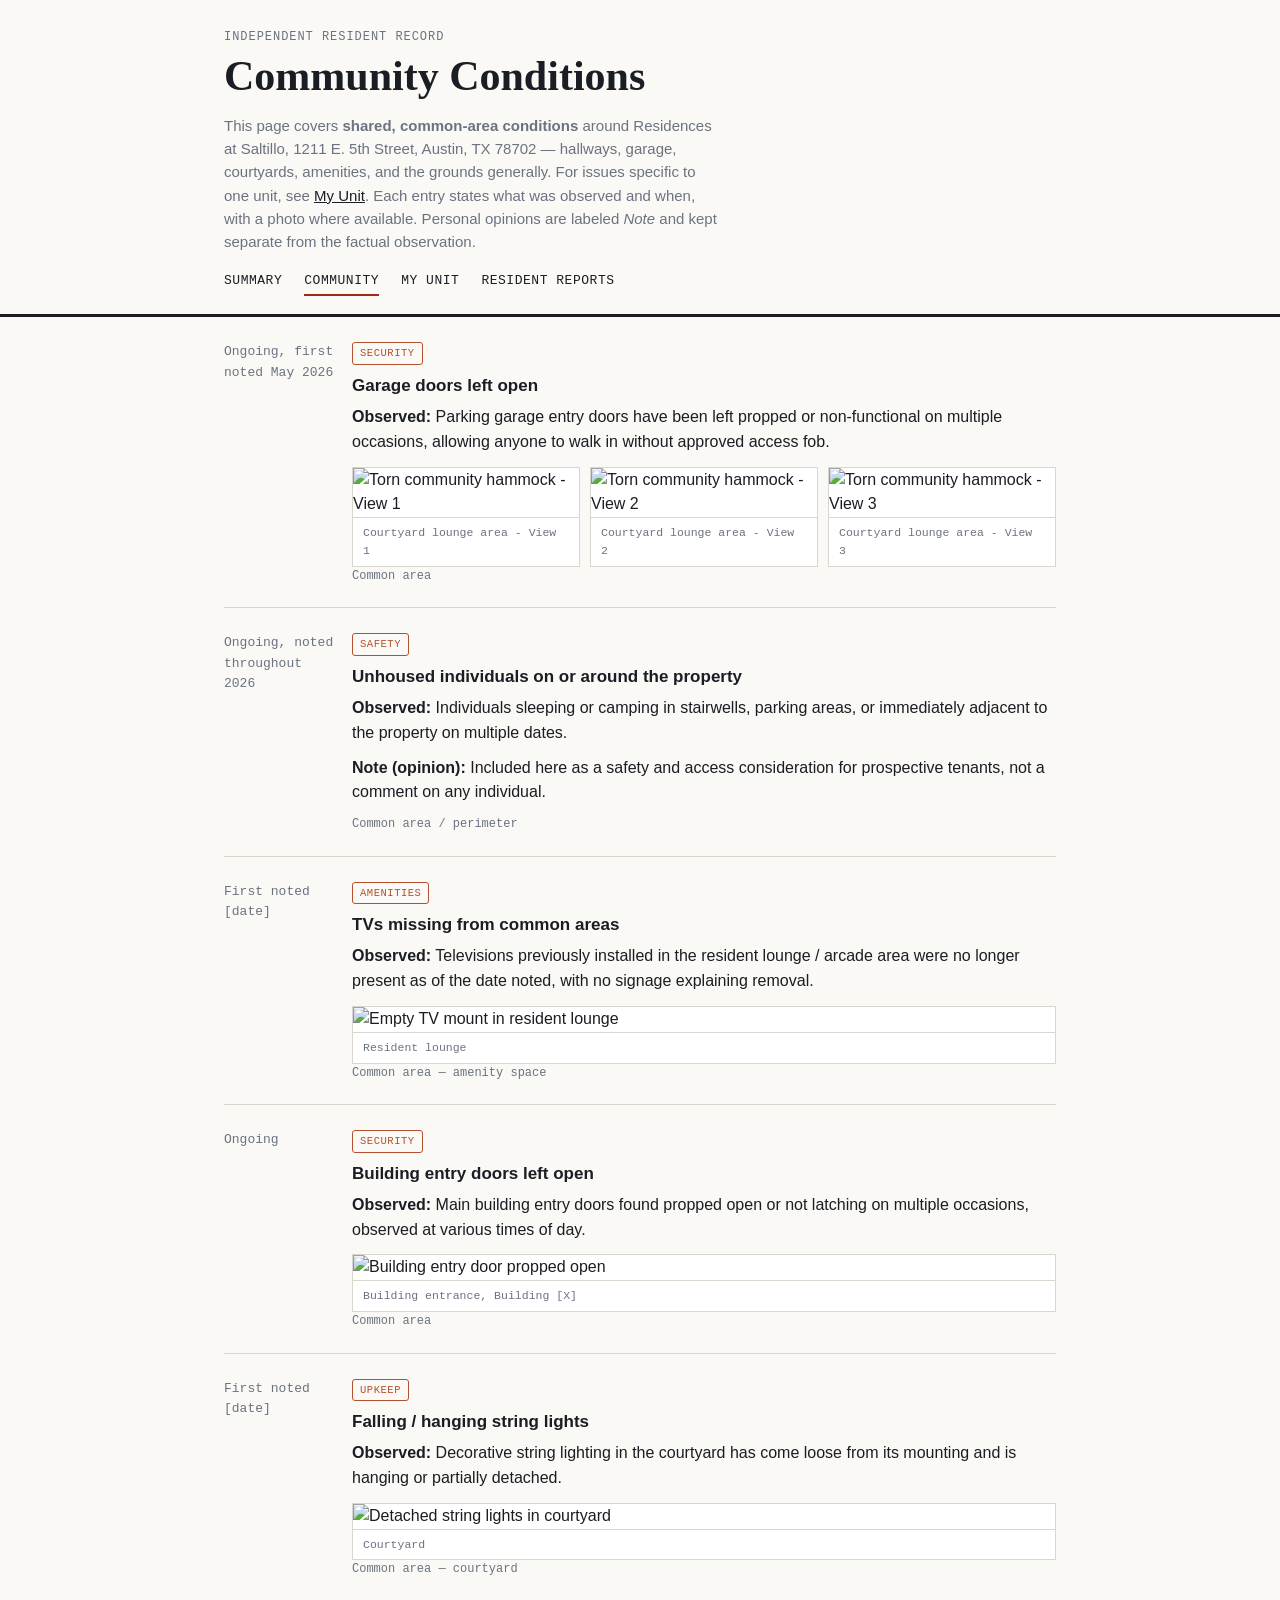
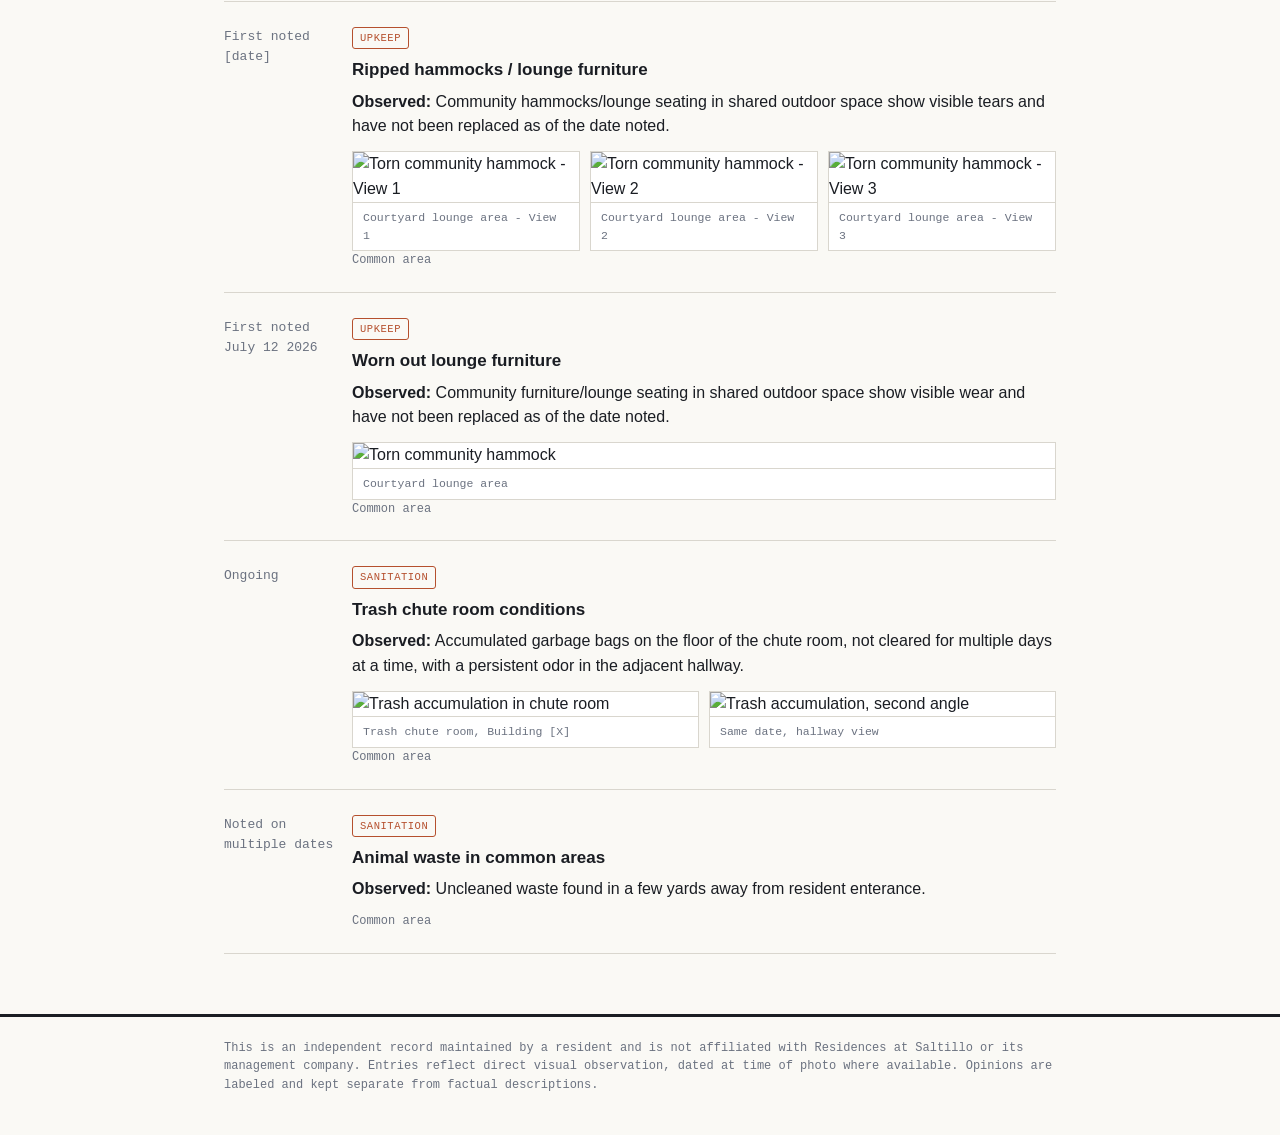
==== community.html @ 8c7dd619 "Update community.html" ====
<!DOCTYPE html>
<html lang="en">
<head>
<meta charset="UTF-8">
<meta name="viewport" content="width=device-width, initial-scale=1.0">
<title>Community Conditions | Residences at Saltillo, Austin TX</title>
<meta name="description" content="Dated, photo-documented observations of shared/common-area conditions at Residences at Saltillo, Austin, TX.">
<link rel="stylesheet" href="styles.css">
</head>
<body>

<header class="masthead">
  <div class="wrap">
    <div class="eyebrow">Independent resident record</div>
    <h1>Community Conditions</h1>
    <p class="subline">
      This page covers <strong>shared, common-area conditions</strong> around Residences at
      Saltillo, 1211 E. 5th Street, Austin, TX 78702 &mdash; hallways, garage, courtyards,
      amenities, and the grounds generally. For issues specific to one unit, see
      <a href="my-unit.html">My Unit</a>. Each entry states what was observed and when, with
      a photo where available. Personal opinions are labeled <em>Note</em> and kept separate
      from the factual observation.
    </p>
    <nav class="sitenav">
      <a href="index.html">Summary</a>
      <a href="community.html" aria-current="page">Community</a>
      <a href="my-unit.html">My Unit</a>
      <a href="resident-reports.html">Resident Reports</a>
    </nav>
  </div>
</header>

<main class="wrap">

  <article class="condition-entry" id="garage-doors">
    <div class="timeline-date">Ongoing, first noted May 2026</div>
    <div class="timeline-body">
      <span class="topic-tag">Security</span>
      <h3>Garage doors left open</h3>
      <p><strong>Observed:</strong> Parking garage entry doors have been left propped or non-functional on multiple occasions, allowing anyone to walk in without approved access fob.</p>
      <div class="photo-grid">
        <div class="entry-photo">
          <img src="/my-apartment-record/evidence/open-garage.jpeg" alt="Torn community hammock - View 1" loading="lazy">
          <div class="photo-caption">Courtyard lounge area - View 1</div>
        </div>
        <div class="entry-photo">
          <img src="/my-apartment-record/evidence/open-garage`.jpeg" alt="Torn community hammock - View 2" loading="lazy">
          <div class="photo-caption">Courtyard lounge area - View 2</div>
        </div>
        <div class="entry-photo">
          <img src="/my-apartment-record/evidence/open-garage2.jpeg" alt="Torn community hammock - View 3" loading="lazy">
          <div class="photo-caption">Courtyard lounge area - View 3</div>
        </div>
      </div>

      <div class="timeline-meta">
        <span>Common area</span>
      </div>
    </div>
  </article>

  <article class="condition-entry" id="homelessness">
    <div class="timeline-date">Ongoing, noted throughout 2026</div>
    <div class="timeline-body">
      <span class="topic-tag">Safety</span>
      <h3>Unhoused individuals on or around the property</h3>
      <p><strong>Observed:</strong> Individuals sleeping or camping in stairwells, parking areas, or immediately adjacent to the property on multiple dates.</p>
      <p><strong>Note (opinion):</strong> Included here as a safety and access consideration for prospective tenants, not a comment on any individual.</p>
      <div class="timeline-meta">
        <span>Common area / perimeter</span>
      </div>
    </div>
  </article>

  <article class="condition-entry" id="missing-tvs">
    <div class="timeline-date">First noted [date]</div>
    <div class="timeline-body">
      <span class="topic-tag">Amenities</span>
      <h3>TVs missing from common areas</h3>
      <p><strong>Observed:</strong> Televisions previously installed in the resident lounge / arcade area were no longer present as of the date noted, with no signage explaining removal.</p>
      <div class="entry-photo">
        <!-- FIXED PATH -->
        <img src="/my-apartment-record/evidence/missing-tvs/empty-mount.jpg" alt="Empty TV mount in resident lounge" loading="lazy">
        <div class="photo-caption">Resident lounge</div>
      </div>
      <div class="timeline-meta">
        <span>Common area &mdash; amenity space</span>
      </div>
    </div>
  </article>

  <article class="condition-entry" id="doors-left-open">
    <div class="timeline-date">Ongoing</div>
    <div class="timeline-body">
      <span class="topic-tag">Security</span>
      <h3>Building entry doors left open</h3>
      <p><strong>Observed:</strong> Main building entry doors found propped open or not latching on multiple occasions, observed at various times of day.</p>
      <div class="entry-photo">
        <!-- FIXED PATH -->
        <img src="/my-apartment-record/evidence/2026-entry-door/door-propped.jpg" alt="Building entry door propped open" loading="lazy">
        <div class="photo-caption">Building entrance, Building [X]</div>
      </div>
      <div class="timeline-meta">
        <span>Common area</span>
      </div>
    </div>
  </article>

  <article class="condition-entry" id="hanging-lights">
    <div class="timeline-date">First noted [date]</div>
    <div class="timeline-body">
      <span class="topic-tag">Upkeep</span>
      <h3>Falling / hanging string lights</h3>
      <p><strong>Observed:</strong> Decorative string lighting in the courtyard has come loose from its mounting and is hanging or partially detached.</p>
      <div class="entry-photo">
        <!-- FIXED PATH -->
        <img src="/my-apartment-record/evidence/hanging-lights/lights.jpg" alt="Detached string lights in courtyard" loading="lazy">
        <div class="photo-caption">Courtyard</div>
      </div>
      <div class="timeline-meta">
        <span>Common area &mdash; courtyard</span>
      </div>
    </div>
  </article>

    <article class="condition-entry" id="hammocks">
    <div class="timeline-date">First noted [date]</div>
    <div class="timeline-body">
      <span class="topic-tag">Upkeep</span>
      <h3>Ripped hammocks / lounge furniture</h3>
      <p><strong>Observed:</strong> Community hammocks/lounge seating in shared outdoor space show visible tears and have not been replaced as of the date noted.</p>
      
      <!-- Photo grid container for the 3 images -->
      <div class="photo-grid">
        <div class="entry-photo">
          <img src="/my-apartment-record/evidence/ripped-hammock.jpeg" alt="Torn community hammock - View 1" loading="lazy">
          <div class="photo-caption">Courtyard lounge area - View 1</div>
        </div>
        <div class="entry-photo">
          <img src="/my-apartment-record/evidence/ripped-hammock1.jpeg" alt="Torn community hammock - View 2" loading="lazy">
          <div class="photo-caption">Courtyard lounge area - View 2</div>
        </div>
        <div class="entry-photo">
          <img src="/my-apartment-record/evidence/ripped-hammock2.jpeg" alt="Torn community hammock - View 3" loading="lazy">
          <div class="photo-caption">Courtyard lounge area - View 3</div>
        </div>
      </div>

      <div class="timeline-meta">
        <span>Common area</span>
      </div>
    </div>
  </article>
  
  <article class="condition-entry" id="furniture">
    <div class="timeline-date">First noted July 12 2026</div>
    <div class="timeline-body">
      <span class="topic-tag">Upkeep</span>
      <h3>Worn out lounge furniture</h3>
      <p><strong>Observed:</strong> Community furniture/lounge seating in shared outdoor space show visible wear and have not been replaced as of the date noted.</p>
      <div class="entry-photo">
        <!-- FIXED PATH -->
        <img src="/my-apartment-record/evidence/ripped-furniture.jpeg" alt="Torn community hammock" loading="lazy">
        <div class="photo-caption">Courtyard lounge area</div>
      </div>
      <div class="timeline-meta">
        <span>Common area</span>
      </div>
    </div>
  </article>

  <article class="condition-entry" id="trash-chute">
    <div class="timeline-date">Ongoing</div>
    <div class="timeline-body">
      <span class="topic-tag">Sanitation</span>
      <h3>Trash chute room conditions</h3>
      <p><strong>Observed:</strong> Accumulated garbage bags on the floor of the chute room, not cleared for multiple days at a time, with a persistent odor in the adjacent hallway.</p>
      <div class="photo-grid">
        <div class="entry-photo">
          <!-- FIXED PATH -->
          <img src="/my-apartment-record/evidence/2026-trash-chute/trash-room.jpg" alt="Trash accumulation in chute room" loading="lazy">
          <div class="photo-caption">Trash chute room, Building [X]</div>
        </div>
        <div class="entry-photo">
          <!-- FIXED PATH (Note: Updated image asset location to second image if available, else duplicates original) -->
          <img src="/my-apartment-record/evidence/2026-trash-chute/trash-room.jpg" alt="Trash accumulation, second angle" loading="lazy">
          <div class="photo-caption">Same date, hallway view</div>
        </div>
      </div>
      <div class="timeline-meta">
        <span>Common area</span>
      </div>
    </div>
  </article>

  <article class="condition-entry" id="feces">
    <div class="timeline-date">Noted on multiple dates</div>
    <div class="timeline-body">
      <span class="topic-tag">Sanitation</span>
      <h3>Animal waste in common areas</h3>
      <p><strong>Observed:</strong> Uncleaned waste found in a few yards away from resident enterance.</p>
      <div class="timeline-meta">
        <span>Common area</span>
      </div>
    </div>
  </article>

</main>

<footer>
  <div class="wrap">
    This is an independent record maintained by a resident and is not affiliated with Residences at Saltillo or its management company. Entries reflect direct visual observation, dated at time of photo where available. Opinions are labeled and kept separate from factual descriptions.
  </div>
</footer>

  <!-- The Lightbox Overlay Container -->
<div id="imageLightbox" class="lightbox" onclick="closeLightbox()">
  <span class="lightbox-close">&times;</span>
  <img class="lightbox-content" id="lightboxImg">
</div>

<!-- Lightbox Styles -->
<style>
.lightbox {
  display: none; 
  position: fixed; 
  z-index: 9999; 
  padding-top: 50px; 
  left: 0;
  top: 0;
  width: 100%; 
  height: 100%; 
  overflow: auto; 
  background-color: rgba(0,0,0,0.9); 
  cursor: pointer;
}
.lightbox-content {
  margin: auto;
  display: block;
  width: 80%;
  max-width: 1000px;
  max-height: 80vh;
  object-fit: contain;
  border-radius: 4px;
}
.lightbox-close {
  position: absolute;
  top: 15px;
  right: 35px;
  color: #fff;
  font-size: 40px;
  font-weight: bold;
}
/* Make images look clickable and scale slightly on hover */
.entry-photo img {
  cursor: pointer;
  transition: 0.2s ease;
}
.entry-photo img:hover {
  opacity: 0.9;
  transform: scale(1.01);
}
/* Mobile Responsiveness */
@media only screen and (max-width: 700px){
  .lightbox-content { width: 95%; padding-top: 20%; }
}
</style>

  <script>
document.addEventListener("DOMContentLoaded", function() {
  // Find all images inside your entry-photo containers
  const images = document.querySelectorAll(".entry-photo img");
  const lightbox = document.getElementById("imageLightbox");
  const lightboxImg = document.getElementById("lightboxImg");

  images.forEach(img => {
    img.addEventListener("click", function() {
      lightbox.style.display = "block";
      lightboxImg.src = this.src;
    });
  });
});

// Function to close the overlay
function closeLightbox() {
  document.getElementById("imageLightbox").style.display = "none";
}
</script>

</body>
</html>
---- styles.css ----
/* =========================================================
   DESIGN TOKENS
   Palette: paper / ink / rule / muted / alert(open) / ok(resolved)
   Type: serif display (headlines), sans body, mono (case data)
   ========================================================= */
:root {
  --paper: #faf9f5;
  --ink: #1a1d23;
  --muted: #6b7280;
  --rule: #d9d6ce;
  --alert: #a3271e;
  --alert-bg: #fbe9e7;
  --ok: #3f6b4f;
  --ok-bg: #e8f0e9;
  --pending-bg: #f4ecd8;
  --pending: #8a6a1e;

  /* Saltillo terracotta — a nod to the property's East Austin /
     Mexican-tile-inspired branding, used sparingly as an accent
     (case-count numbers, hover states) rather than as the base
     palette, so the record still reads as independent and sober. */
  --saltillo-terracotta: #b5502e;

  --font-display: Georgia, "Times New Roman", serif;
  --font-body: -apple-system, BlinkMacSystemFont, "Segoe UI", Helvetica, Arial, sans-serif;
  --font-mono: "SFMono-Regular", Consolas, "Liberation Mono", Menlo, monospace;
}

* { box-sizing: border-box; }

html { scroll-behavior: smooth; }

body {
  margin: 0;
  background: var(--paper);
  color: var(--ink);
  font-family: var(--font-body);
  line-height: 1.55;
  -webkit-font-smoothing: antialiased;
}

a { color: var(--ink); }
a:focus-visible, button:focus-visible { outline: 2px solid var(--alert); outline-offset: 2px; }

img { max-width: 100%; display: block; }

.wrap {
  max-width: 880px;
  margin: 0 auto;
  padding: 0 24px;
}

/* ---------- Site header / masthead ---------- */
.masthead {
  border-bottom: 3px solid var(--ink);
  padding: 28px 0 18px;
}
.masthead .eyebrow {
  font-family: var(--font-mono);
  font-size: 12px;
  letter-spacing: 0.08em;
  text-transform: uppercase;
  color: var(--muted);
}
.masthead h1 {
  font-family: var(--font-display);
  font-size: clamp(28px, 5vw, 42px);
  margin: 6px 0 8px;
  line-height: 1.1;
}
.masthead .subline {
  color: var(--muted);
  font-size: 15px;
  max-width: 60ch;
}
nav.sitenav {
  display: flex;
  gap: 22px;
  margin-top: 18px;
  font-family: var(--font-mono);
  font-size: 13px;
  text-transform: uppercase;
  letter-spacing: 0.04em;
}
nav.sitenav a { text-decoration: none; border-bottom: 2px solid transparent; padding-bottom: 3px; }
nav.sitenav a:hover { border-bottom-color: var(--saltillo-terracotta); }
nav.sitenav a[aria-current="page"] { border-bottom-color: var(--alert); }

/* ---------- Status stamp ---------- */
.stamp {
  display: inline-block;
  font-family: var(--font-mono);
  font-size: 11px;
  font-weight: 700;
  letter-spacing: 0.08em;
  text-transform: uppercase;
  padding: 3px 9px;
  border: 1.5px solid currentColor;
  border-radius: 3px;
  transform: rotate(-1.5deg);
}
.stamp.open { color: var(--alert); background: var(--alert-bg); }
.stamp.resolved { color: var(--ok); background: var(--ok-bg); }
.stamp.pending { color: var(--pending); background: var(--pending-bg); }

/* ---------- Summary ledger table (index page) ---------- */
.ledger {
  width: 100%;
  border-collapse: collapse;
  margin: 28px 0 8px;
  font-size: 14.5px;
}
.ledger caption {
  text-align: left;
  font-family: var(--font-mono);
  font-size: 12px;
  text-transform: uppercase;
  letter-spacing: 0.06em;
  color: var(--muted);
  margin-bottom: 10px;
}
.ledger th {
  text-align: left;
  font-family: var(--font-mono);
  font-size: 11px;
  text-transform: uppercase;
  letter-spacing: 0.05em;
  color: var(--muted);
  border-bottom: 1.5px solid var(--ink);
  padding: 8px 10px 8px 0;
}
.ledger td {
  border-bottom: 1px solid var(--rule);
  padding: 12px 10px 12px 0;
  vertical-align: top;
}
.ledger tr:last-child td { border-bottom: none; }
.ledger .case-id { font-family: var(--font-mono); color: var(--muted); white-space: nowrap; }
.ledger a.case-link { text-decoration: none; border-bottom: 1px solid var(--rule); }
.ledger a.case-link:hover { border-bottom-color: var(--saltillo-terracotta); color: var(--saltillo-terracotta); }

/* ---------- Purpose / about block ---------- */
.about-block {
  margin: 36px 0;
  padding: 20px 22px;
  background: #fff;
  border: 1px solid var(--rule);
  border-left: 4px solid var(--ink);
  font-size: 15px;
}
.about-block h2 {
  font-family: var(--font-display);
  font-size: 18px;
  margin-top: 0;
}

section h2.section-title {
  font-family: var(--font-display);
  font-size: 22px;
  border-bottom: 1px solid var(--rule);
  padding-bottom: 8px;
  margin-top: 48px;
}

/* ---------- Timeline ---------- */
.timeline-entry, .condition-entry {
  display: grid;
  grid-template-columns: 110px 1fr;
  gap: 18px;
  padding: 22px 0;
  border-bottom: 1px solid var(--rule);
}
.timeline-entry:first-of-type { padding-top: 8px; }
.timeline-date {
  font-family: var(--font-mono);
  font-size: 13px;
  color: var(--muted);
  padding-top: 3px;
}
.timeline-body h3 {
  margin: 0 0 6px;
  font-size: 17px;
}
.timeline-body p { margin: 0 0 10px; }
.timeline-meta {
  font-family: var(--font-mono);
  font-size: 12px;
  color: var(--muted);
}
.timeline-meta span:not(:last-child)::after { content: " \00b7 "; }

@media (max-width: 560px) {
  .timeline-entry { grid-template-columns: 1fr; gap: 6px; }
}

.topic-tag {
  display: inline-block;
  font-family: var(--font-mono);
  font-size: 10.5px;
  text-transform: uppercase;
  letter-spacing: 0.05em;
  color: var(--saltillo-terracotta);
  border: 1px solid var(--saltillo-terracotta);
  border-radius: 3px;
  padding: 2px 7px;
  margin-bottom: 8px;
}
.entry-photo {
  margin-top: 12px;
  border: 1px solid var(--rule);
  background: #fff;
}
.entry-photo img { width: 100%; max-height: 340px; object-fit: cover; display: block; }
.entry-photo .photo-caption {
  font-family: var(--font-mono);
  font-size: 11.5px;
  color: var(--muted);
  padding: 6px 10px;
  border-top: 1px solid var(--rule);
}

/* Wrap 2+ .entry-photo blocks in a .photo-grid to lay them out
   side by side instead of each one stacking full-width. */
.photo-grid {
  display: grid;
  grid-template-columns: repeat(auto-fit, minmax(180px, 1fr));
  gap: 10px;
  margin-top: 12px;
}
.photo-grid .entry-photo { margin-top: 0; }
.photo-grid .entry-photo img { max-height: 200px; }

/* ---------- Topic index (homepage) ---------- */
.topic-list {
  list-style: none;
  margin: 24px 0 8px;
  padding: 0;
  display: grid;
  gap: 10px;
}
.topic-list li {
  border: 1px solid var(--rule);
  background: #fff;
  padding: 14px 16px;
}
.topic-list a {
  text-decoration: none;
  font-size: 15px;
  font-weight: 600;
}
.topic-list a:hover { color: var(--saltillo-terracotta); }
.topic-list .topic-desc {
  display: block;
  font-size: 13px;
  color: var(--muted);
  font-weight: 400;
  margin-top: 3px;
}
.evidence-grid {
  display: grid;
  grid-template-columns: repeat(auto-fill, minmax(230px, 1fr));
  gap: 20px;
  margin: 24px 0 40px;
}
.evidence-card {
  background: #fff;
  border: 1px solid var(--rule);
  overflow: hidden;
}
.evidence-card img { width: 100%; height: 170px; object-fit: cover; border-bottom: 1px solid var(--rule); }
.evidence-card .caption { padding: 10px 12px 14px; }
.evidence-card .caption .date { font-family: var(--font-mono); font-size: 11px; color: var(--muted); }
.evidence-card .caption p { margin: 4px 0 0; font-size: 13.5px; }

/* ---------- Footer ---------- */
footer {
  margin-top: 60px;
  border-top: 3px solid var(--ink);
  padding: 22px 0 40px;
  font-family: var(--font-mono);
  font-size: 12px;
  color: var(--muted);
}
footer a { color: var(--muted); }
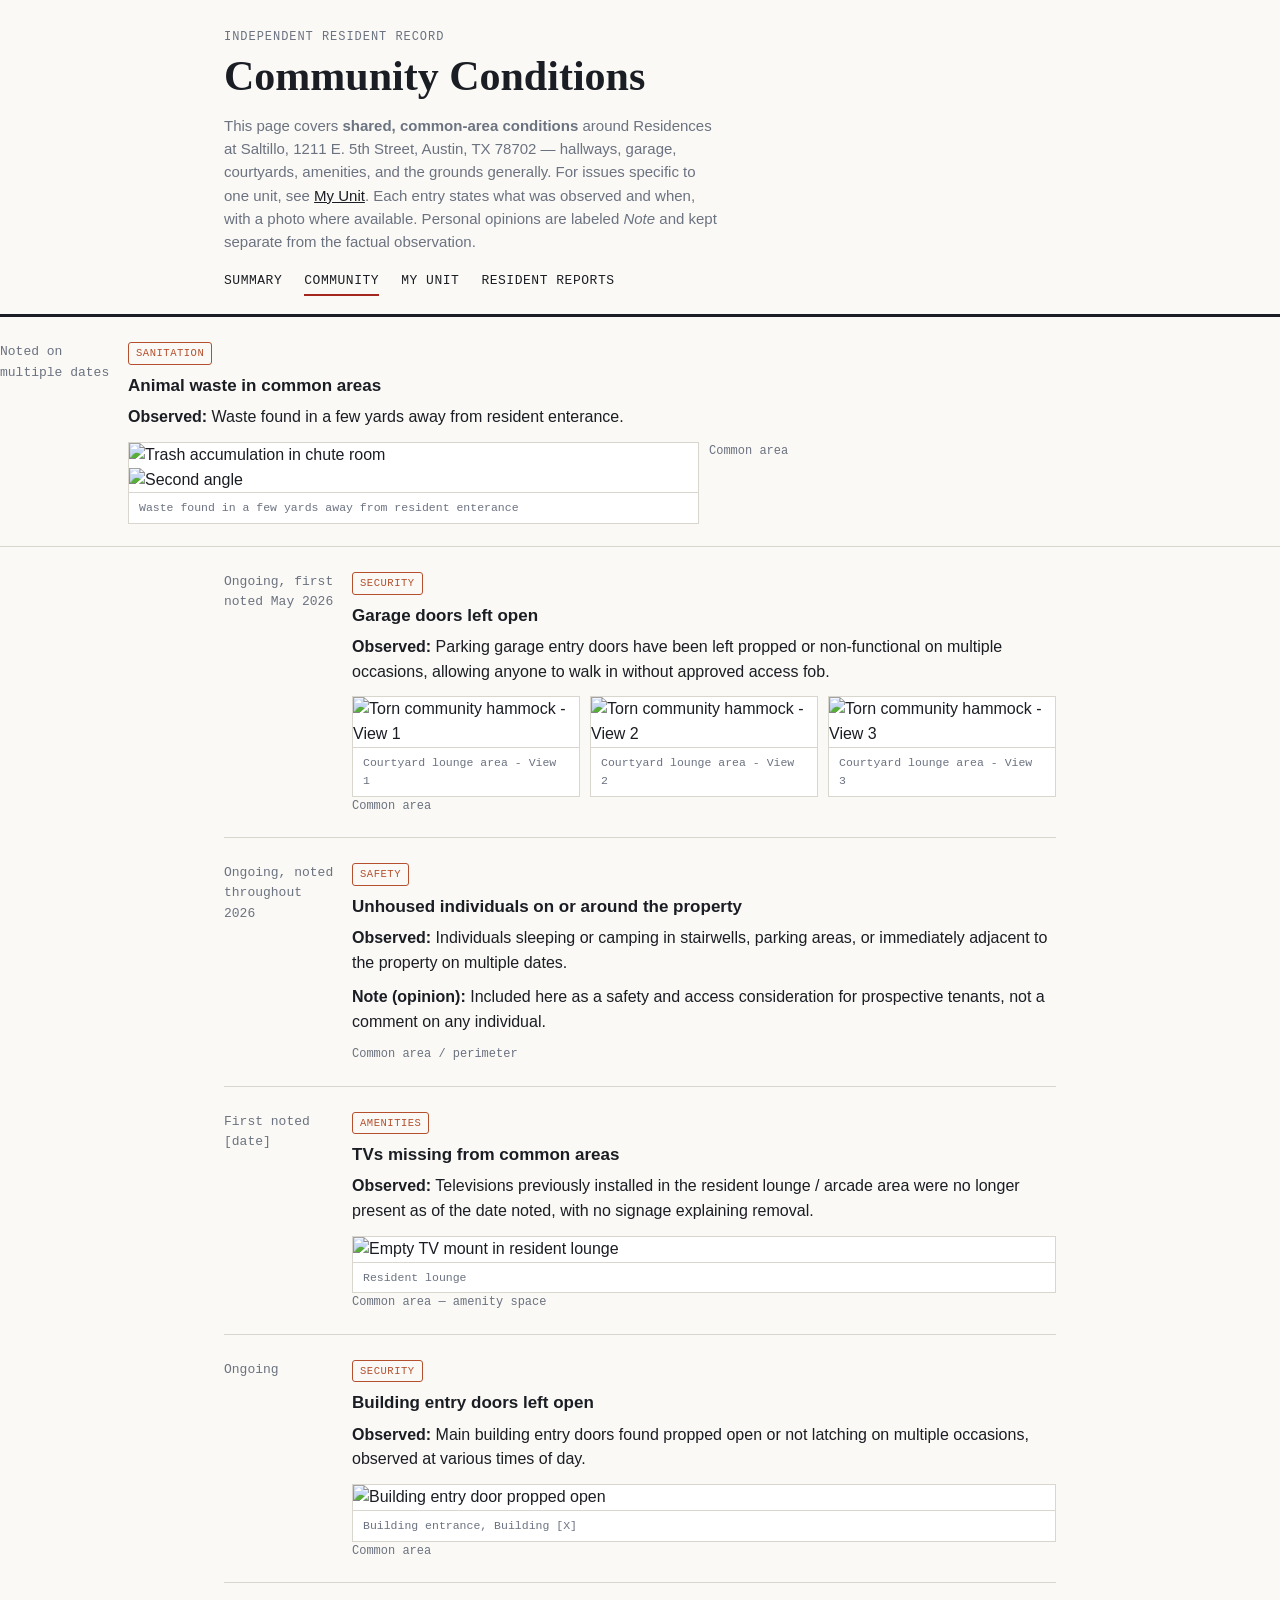
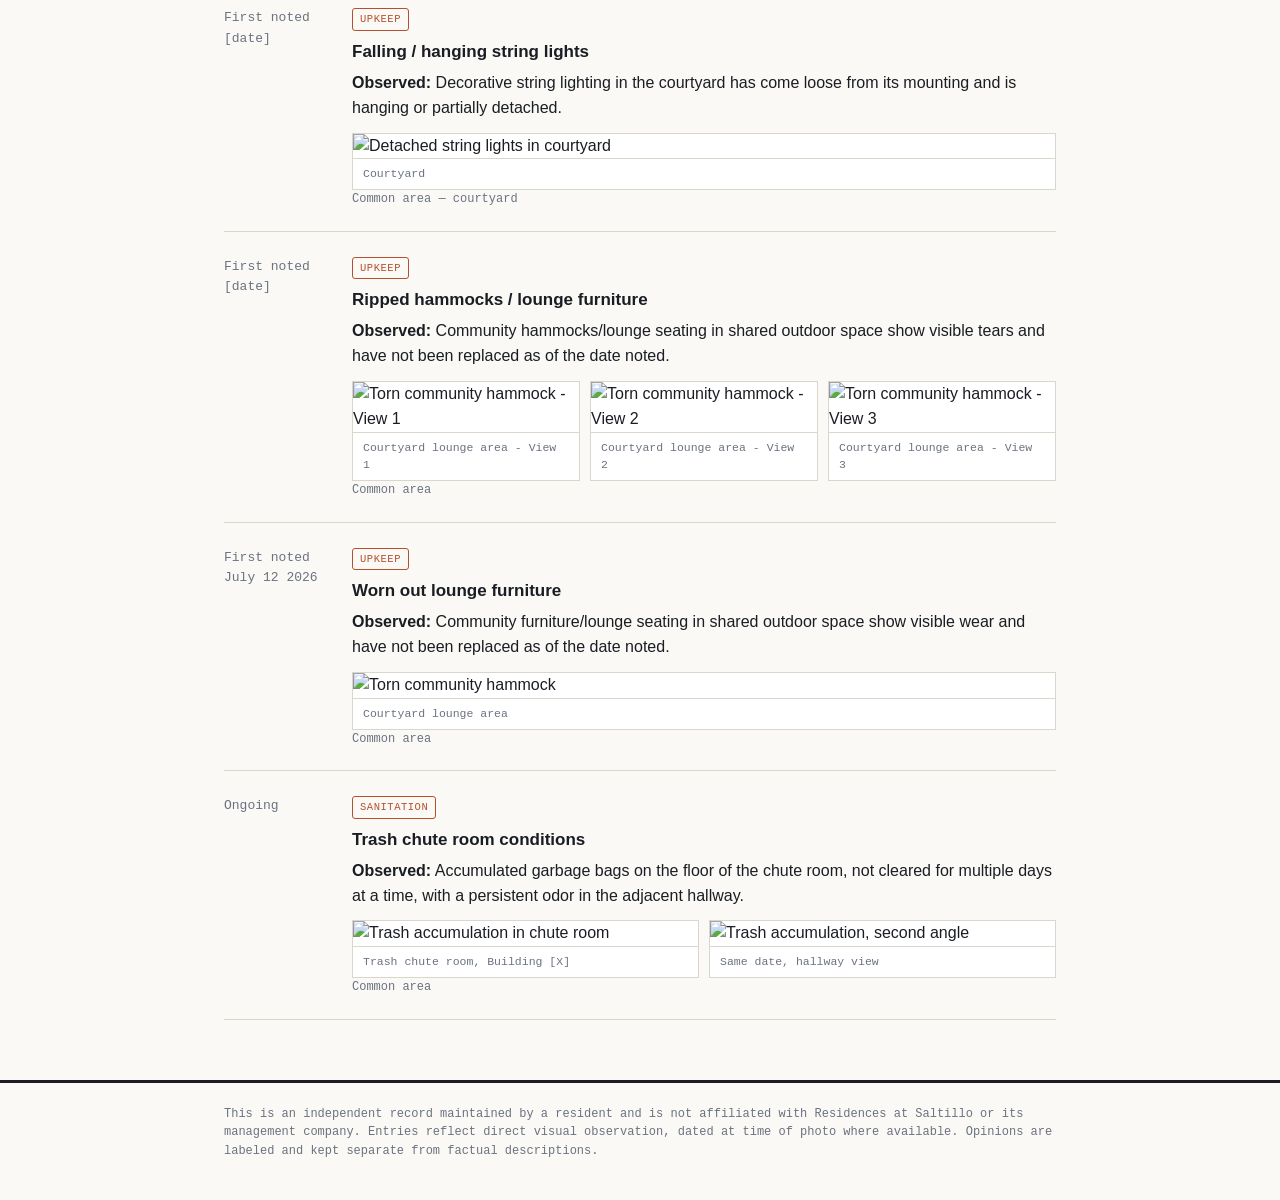
==== commit 18595061: "Update community.html" ====
--- a/community.html
+++ b/community.html
@@ -30,6 +30,30 @@
   </div>
 </header>
 
+    <article class="condition-entry" id="feces">
+    <div class="timeline-date">Noted on multiple dates</div>
+    <div class="timeline-body">
+      <span class="topic-tag">Sanitation</span>
+      <h3>Animal waste in common areas</h3>
+      <p><strong>Observed:</strong> Waste found in a few yards away from resident enterance.</p>
+        <div class="photo-grid">
+        <div class="entry-photo">
+          <!-- FIXED PATH -->
+          <img src="/my-apartment-record/evidence/2026-trash-chute/trash-room.jpg" alt="Trash accumulation in chute room" loading="lazy">
+          <div class="Waste found in a few yards away from resident enterance, Building [1]</div>
+        </div>
+        <div class="entry-photo">
+          <!-- FIXED PATH (Note: Updated image asset location to second image if available, else duplicates original) -->
+          <img src="/my-apartment-record/evidence/2026-trash-chute/trash-room.jpg" alt="Second angle" loading="lazy">
+          <div class="photo-caption">Waste found in a few yards away from resident enterance</div>
+        </div>
+      </div>
+      <div class="timeline-meta">
+        <span>Common area</span>
+      </div>
+    </div>
+  </article>
+
 <main class="wrap">
 
   <article class="condition-entry" id="garage-doors">
@@ -44,7 +68,7 @@
           <div class="photo-caption">Courtyard lounge area - View 1</div>
         </div>
         <div class="entry-photo">
-          <img src="/my-apartment-record/evidence/open-garage`.jpeg" alt="Torn community hammock - View 2" loading="lazy">
+          <img src="/my-apartment-record/evidence/open-garage1.jpeg" alt="Torn community hammock - View 2" loading="lazy">
           <div class="photo-caption">Courtyard lounge area - View 2</div>
         </div>
         <div class="entry-photo">
@@ -187,18 +211,6 @@
           <div class="photo-caption">Same date, hallway view</div>
         </div>
       </div>
-      <div class="timeline-meta">
-        <span>Common area</span>
-      </div>
-    </div>
-  </article>
-
-  <article class="condition-entry" id="feces">
-    <div class="timeline-date">Noted on multiple dates</div>
-    <div class="timeline-body">
-      <span class="topic-tag">Sanitation</span>
-      <h3>Animal waste in common areas</h3>
-      <p><strong>Observed:</strong> Uncleaned waste found in a few yards away from resident enterance.</p>
       <div class="timeline-meta">
         <span>Common area</span>
       </div>
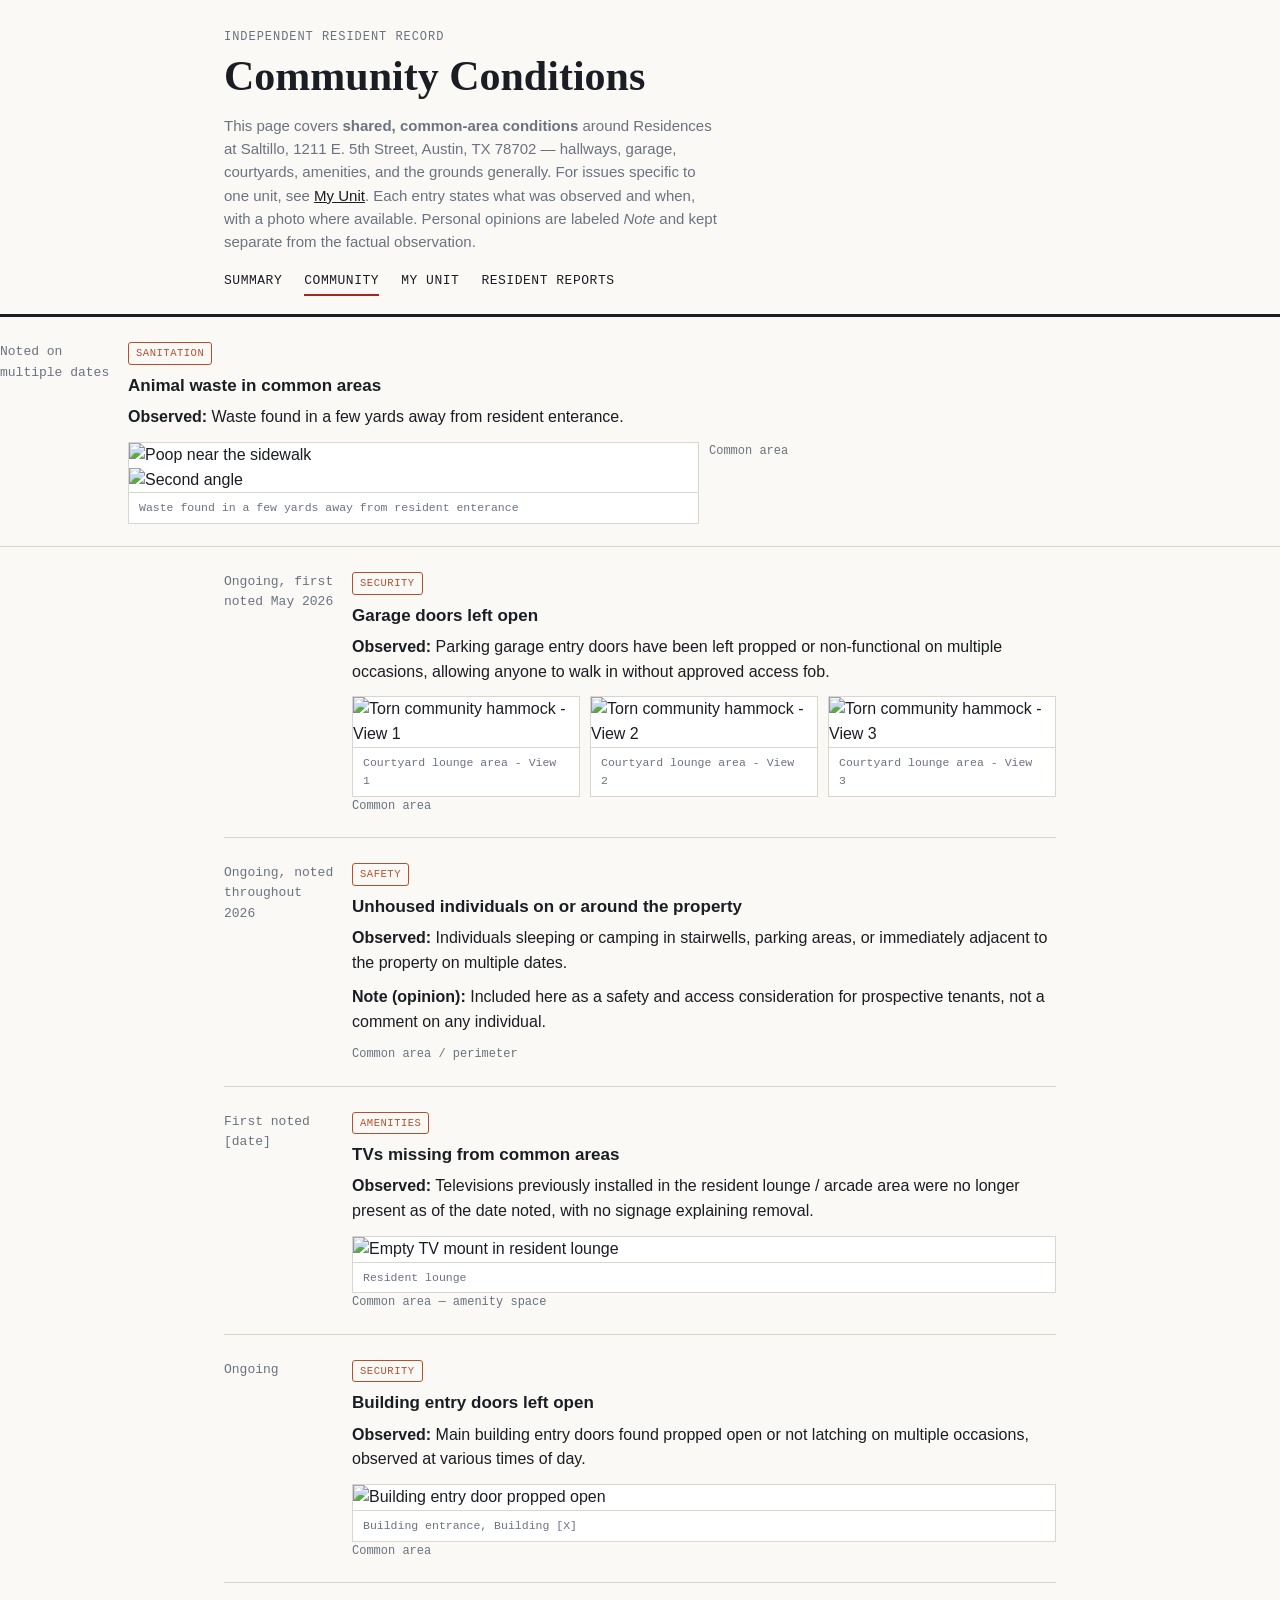
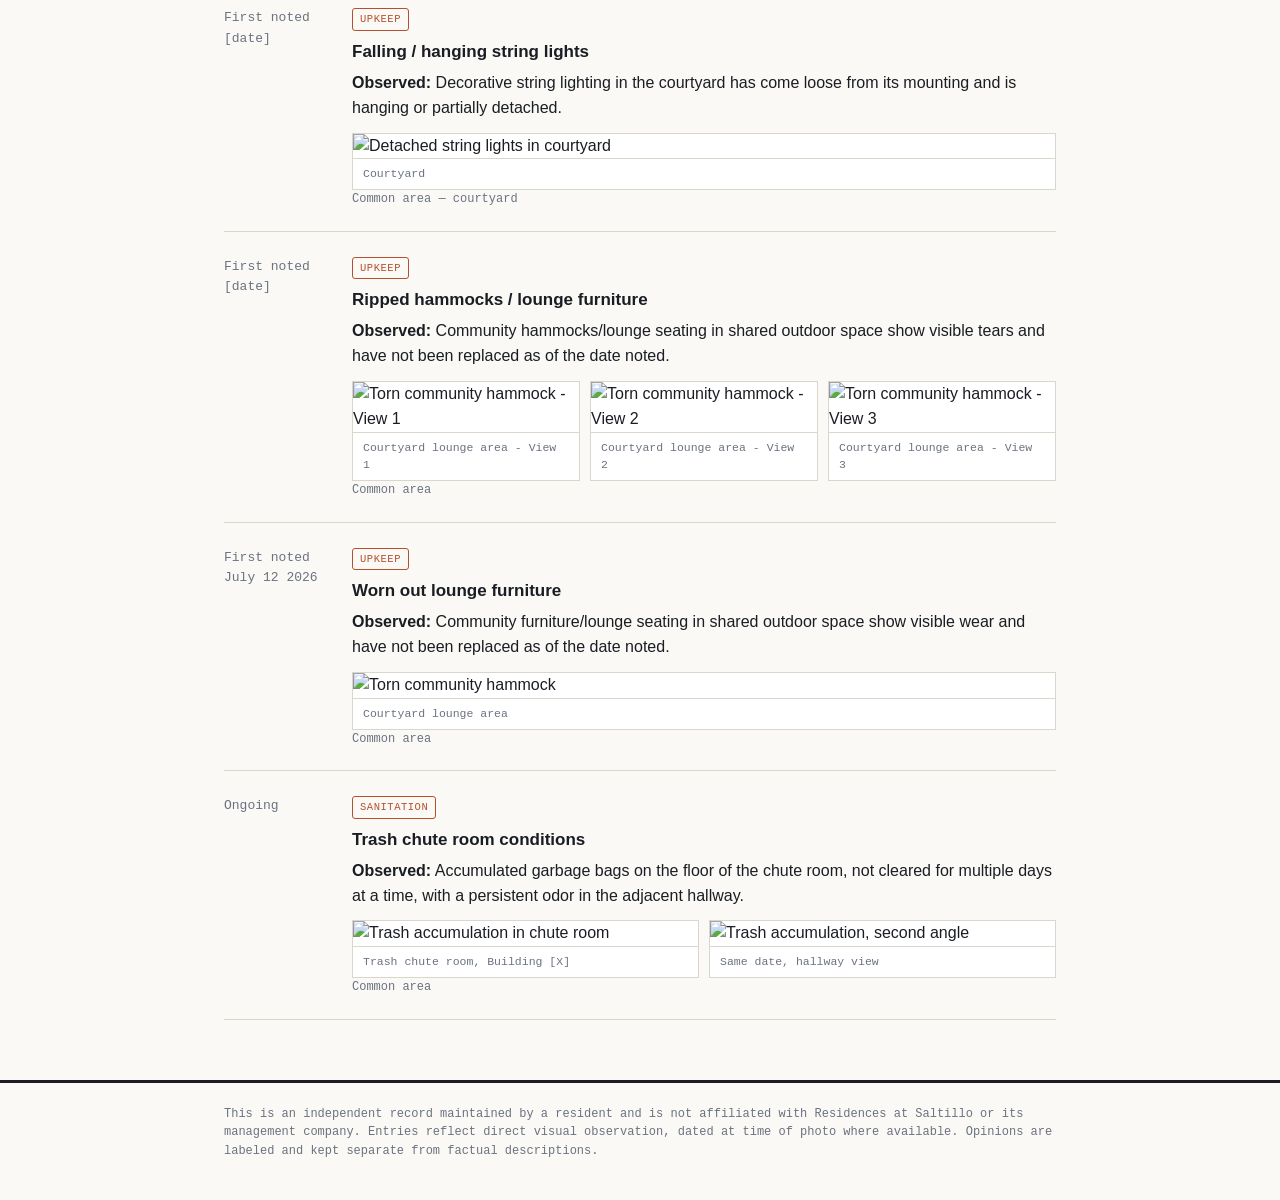
==== commit 43b5a940: "Update community.html" ====
--- a/community.html
+++ b/community.html
@@ -39,7 +39,7 @@
         <div class="photo-grid">
         <div class="entry-photo">
           <!-- FIXED PATH -->
-          <img src="/my-apartment-record/evidence/2026-trash-chute/trash-room.jpg" alt="Trash accumulation in chute room" loading="lazy">
+          <img src="/my-apartment-record/evidence/poop.jpeg" alt="Poop near the sidewalk" loading="lazy">
           <div class="Waste found in a few yards away from resident enterance, Building [1]</div>
         </div>
         <div class="entry-photo">
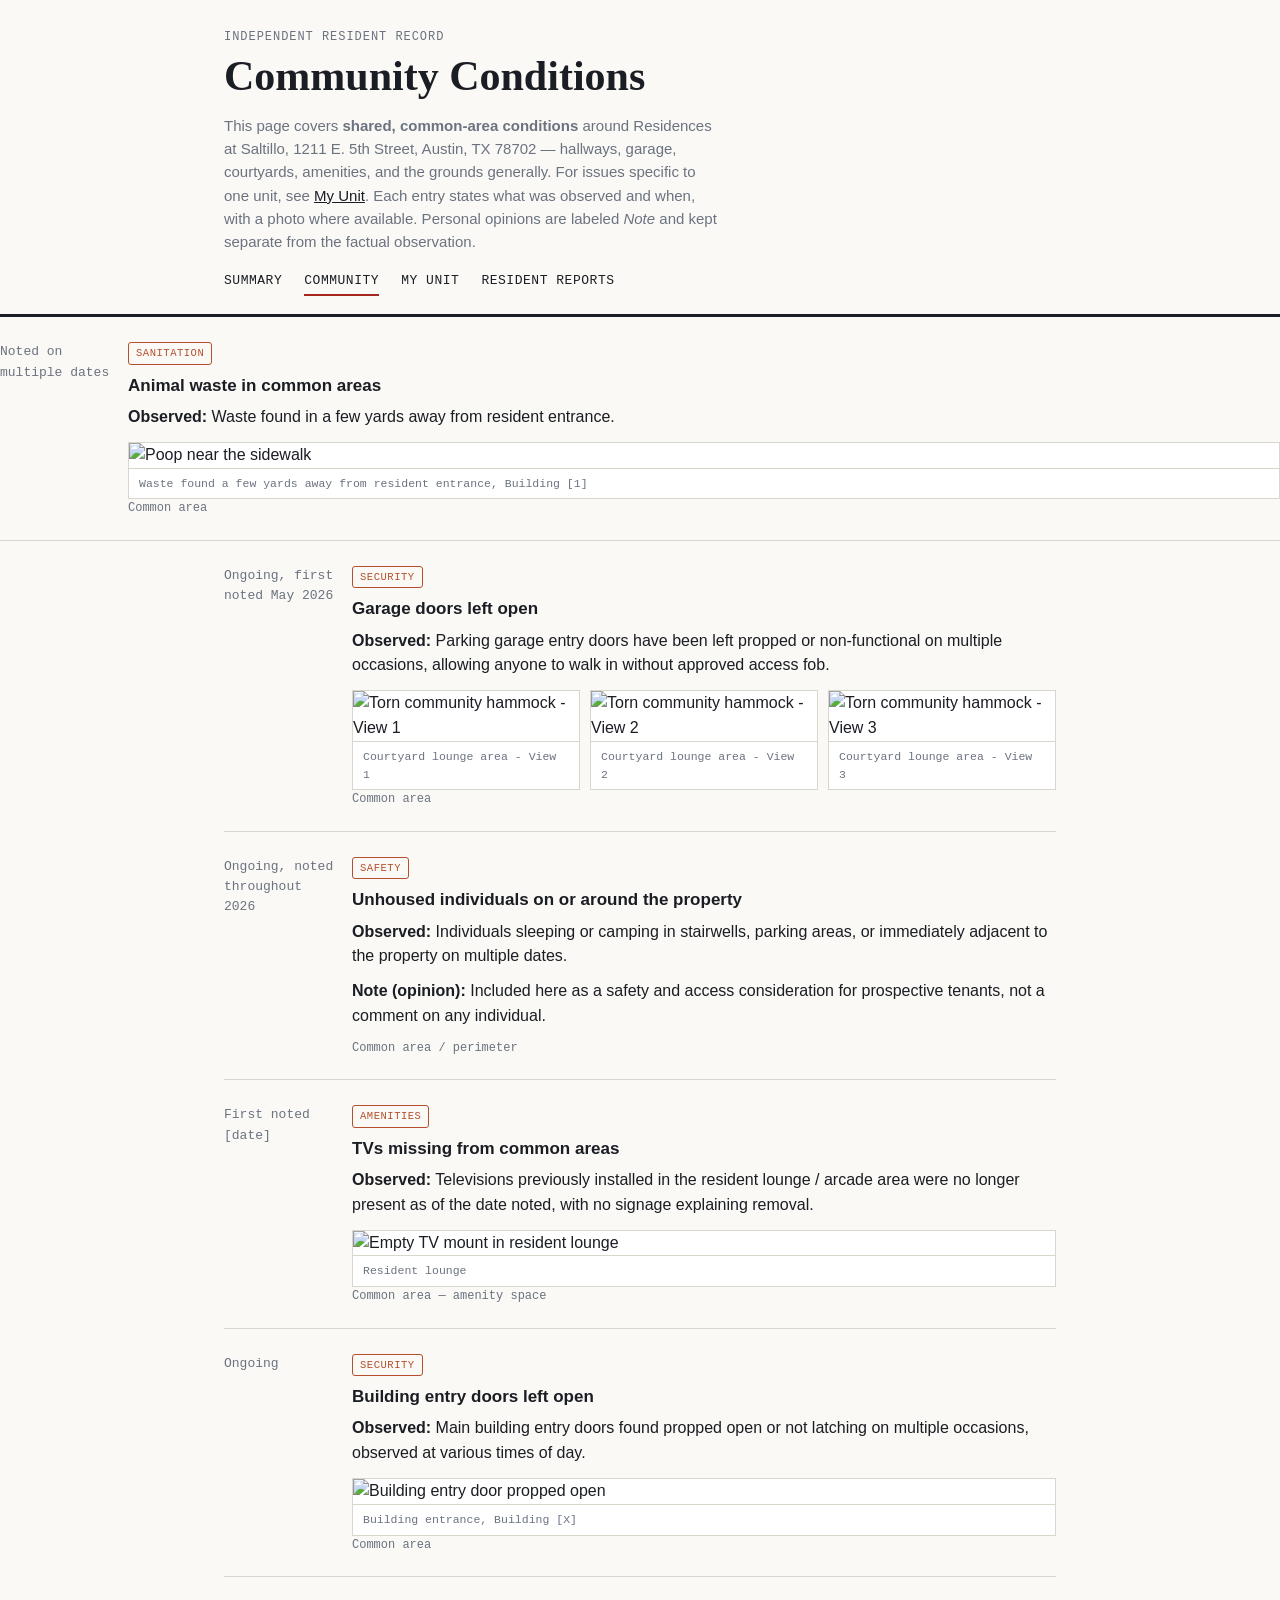
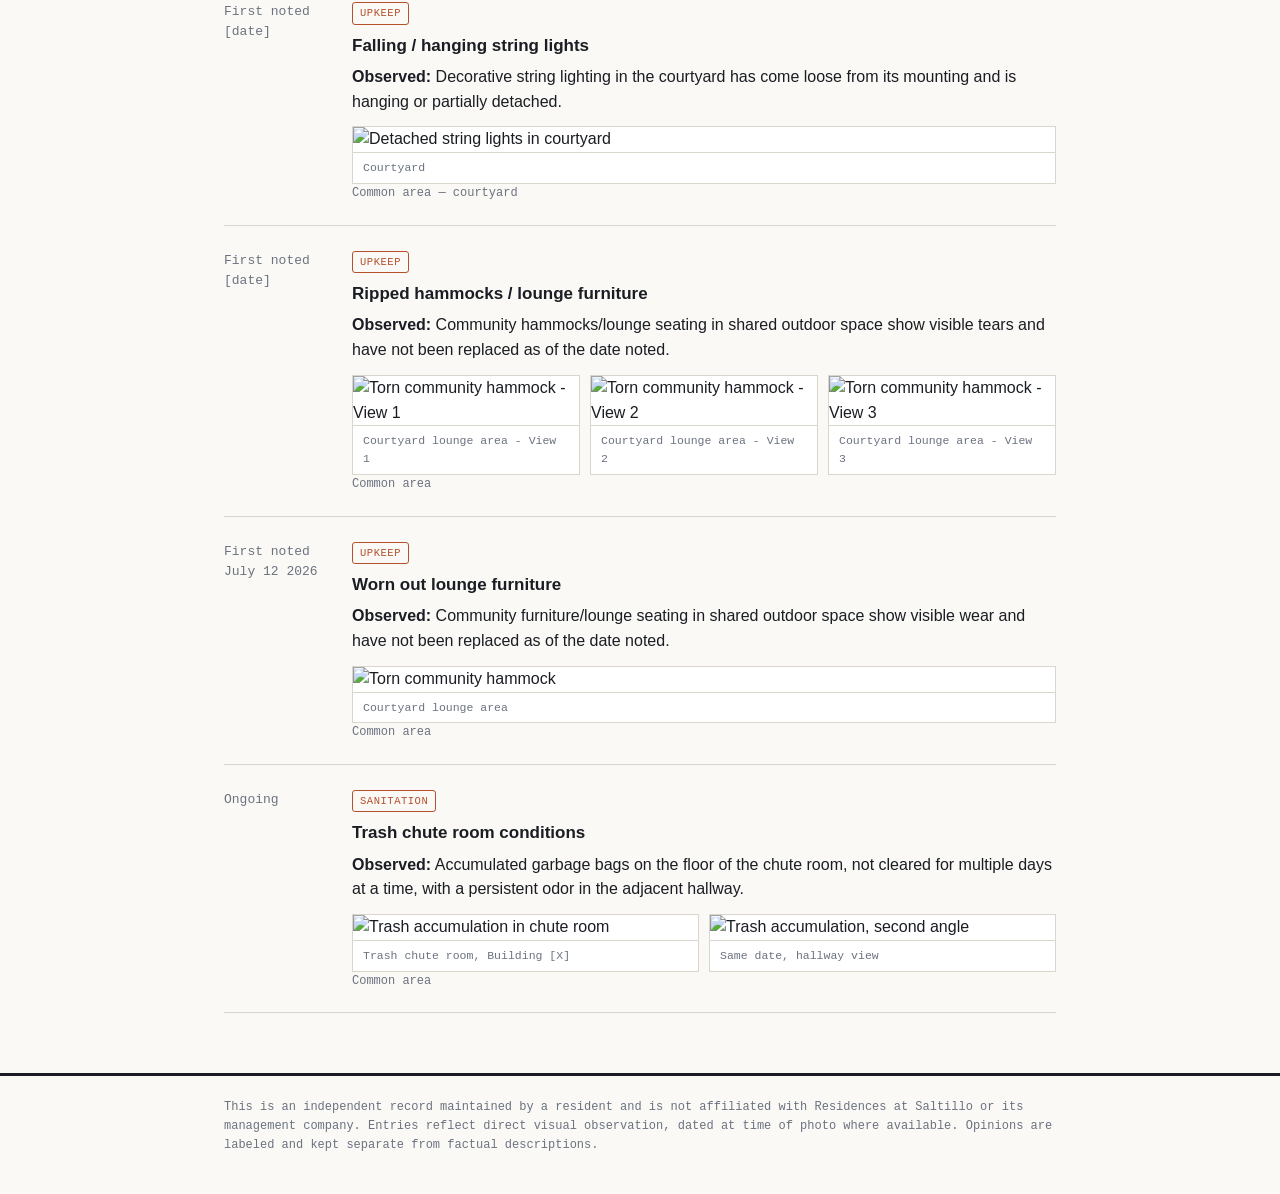
==== commit e4c8feec: "Update community.html" ====
--- a/community.html
+++ b/community.html
@@ -30,30 +30,24 @@
   </div>
 </header>
 
-    <article class="condition-entry" id="feces">
+<article class="condition-entry" id="feces">
     <div class="timeline-date">Noted on multiple dates</div>
     <div class="timeline-body">
       <span class="topic-tag">Sanitation</span>
       <h3>Animal waste in common areas</h3>
-      <p><strong>Observed:</strong> Waste found in a few yards away from resident enterance.</p>
-        <div class="photo-grid">
-        <div class="entry-photo">
-          <!-- FIXED PATH -->
-          <img src="/my-apartment-record/evidence/poop.jpeg" alt="Poop near the sidewalk" loading="lazy">
-          <div class="Waste found in a few yards away from resident enterance, Building [1]</div>
-        </div>
-        <div class="entry-photo">
-          <!-- FIXED PATH (Note: Updated image asset location to second image if available, else duplicates original) -->
-          <img src="/my-apartment-record/evidence/2026-trash-chute/trash-room.jpg" alt="Second angle" loading="lazy">
-          <div class="photo-caption">Waste found in a few yards away from resident enterance</div>
-        </div>
-      </div>
-      <div class="timeline-meta">
-        <span>Common area</span>
-      </div>
-    </div>
-  </article>
-
+      <p><strong>Observed:</strong> Waste found in a few yards away from resident entrance.</p>
+      
+      <!-- Single Photo Layout -->
+      <div class="entry-photo">
+        <img src="/my-apartment-record/evidence/poop.jpeg" alt="Poop near the sidewalk" loading="lazy">
+        <div class="photo-caption">Waste found a few yards away from resident entrance, Building [1]</div>
+      </div>
+
+      <div class="timeline-meta">
+        <span>Common area</span>
+      </div>
+    </div>
+  </article>
 <main class="wrap">
 
   <article class="condition-entry" id="garage-doors">
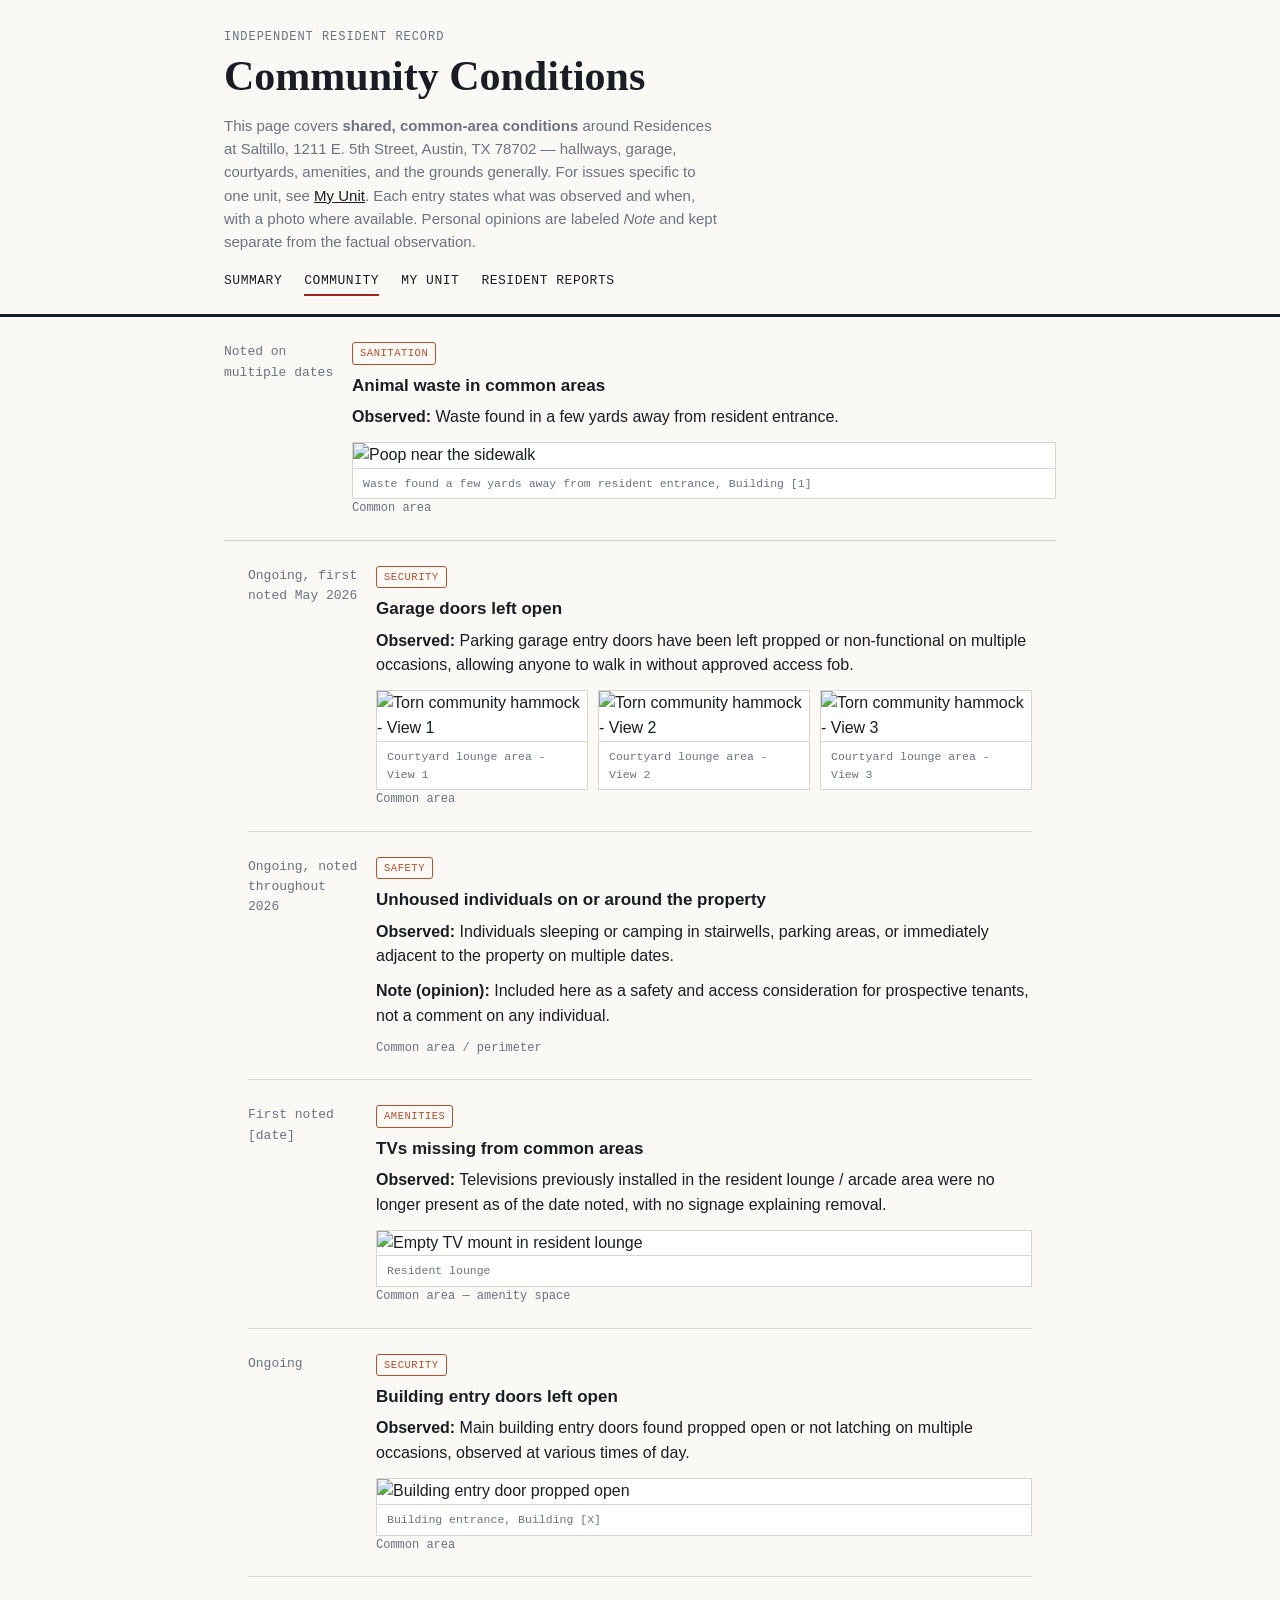
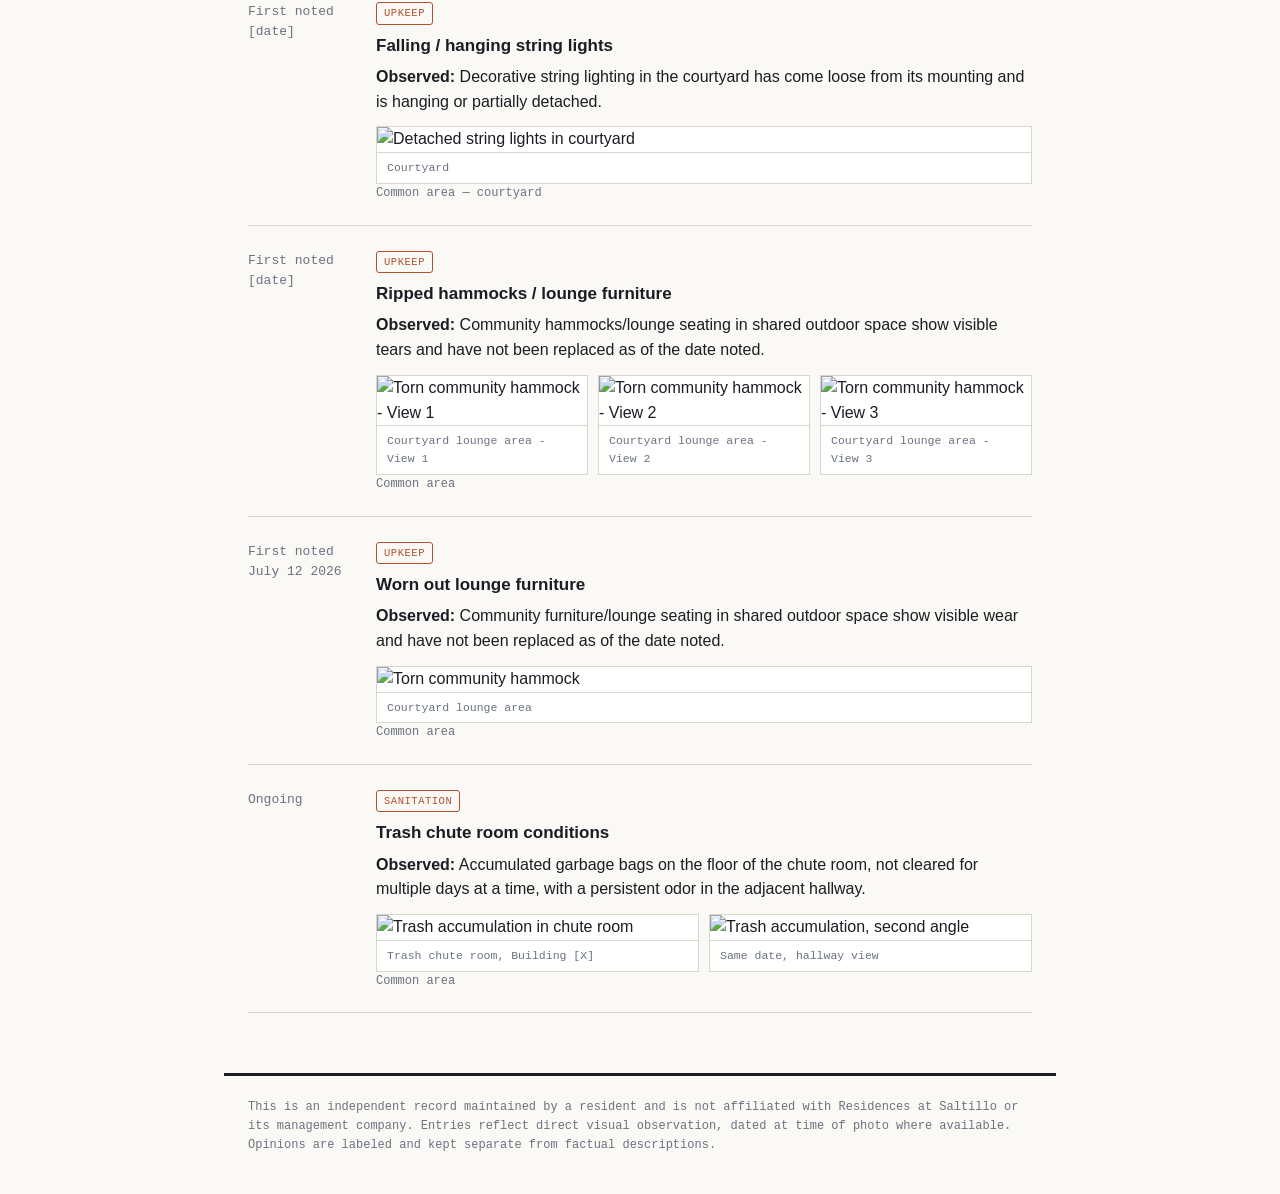
==== commit d643b161: "Update community.html" ====
--- a/community.html
+++ b/community.html
@@ -29,8 +29,9 @@
     </nav>
   </div>
 </header>
-
-<article class="condition-entry" id="feces">
+<main class="wrap">
+
+  <article class="condition-entry" id="feces">
     <div class="timeline-date">Noted on multiple dates</div>
     <div class="timeline-body">
       <span class="topic-tag">Sanitation</span>
@@ -48,7 +49,7 @@
       </div>
     </div>
   </article>
-<main class="wrap">
+  <main class="wrap">
 
   <article class="condition-entry" id="garage-doors">
     <div class="timeline-date">Ongoing, first noted May 2026</div>
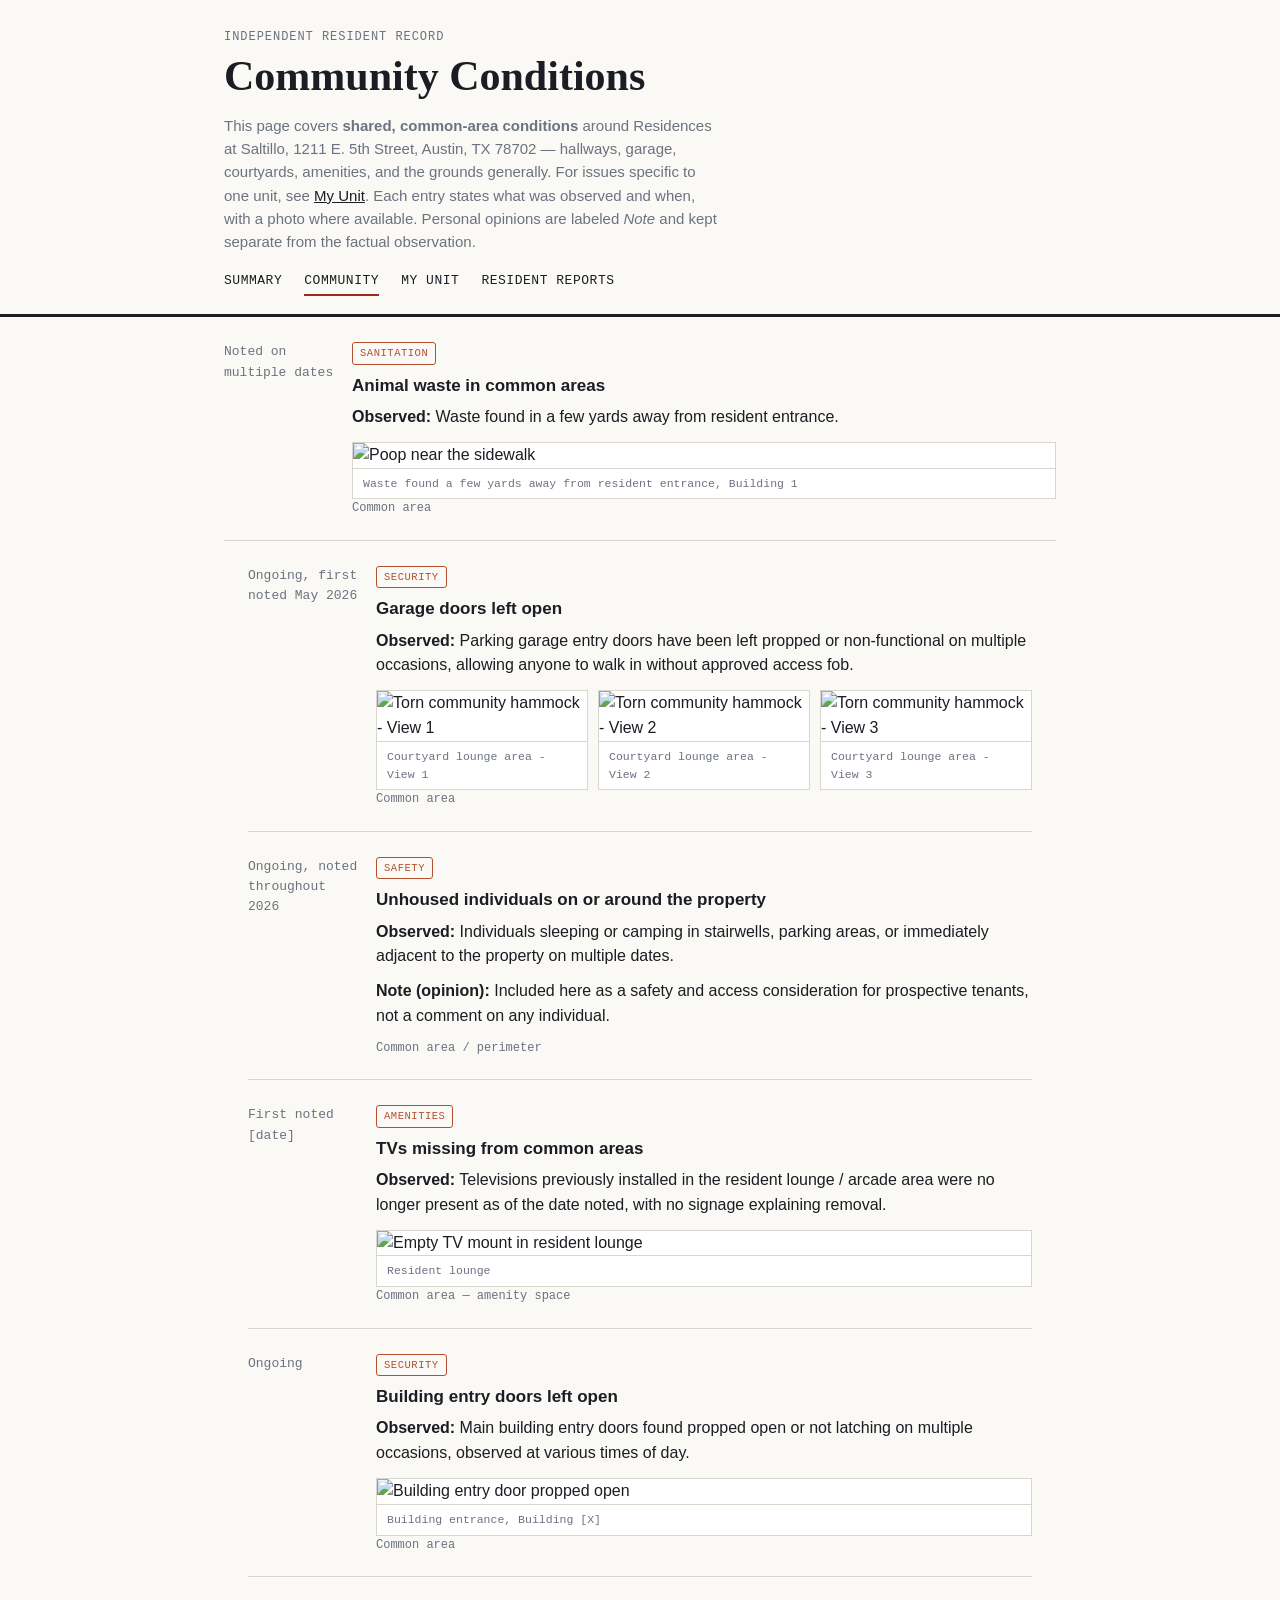
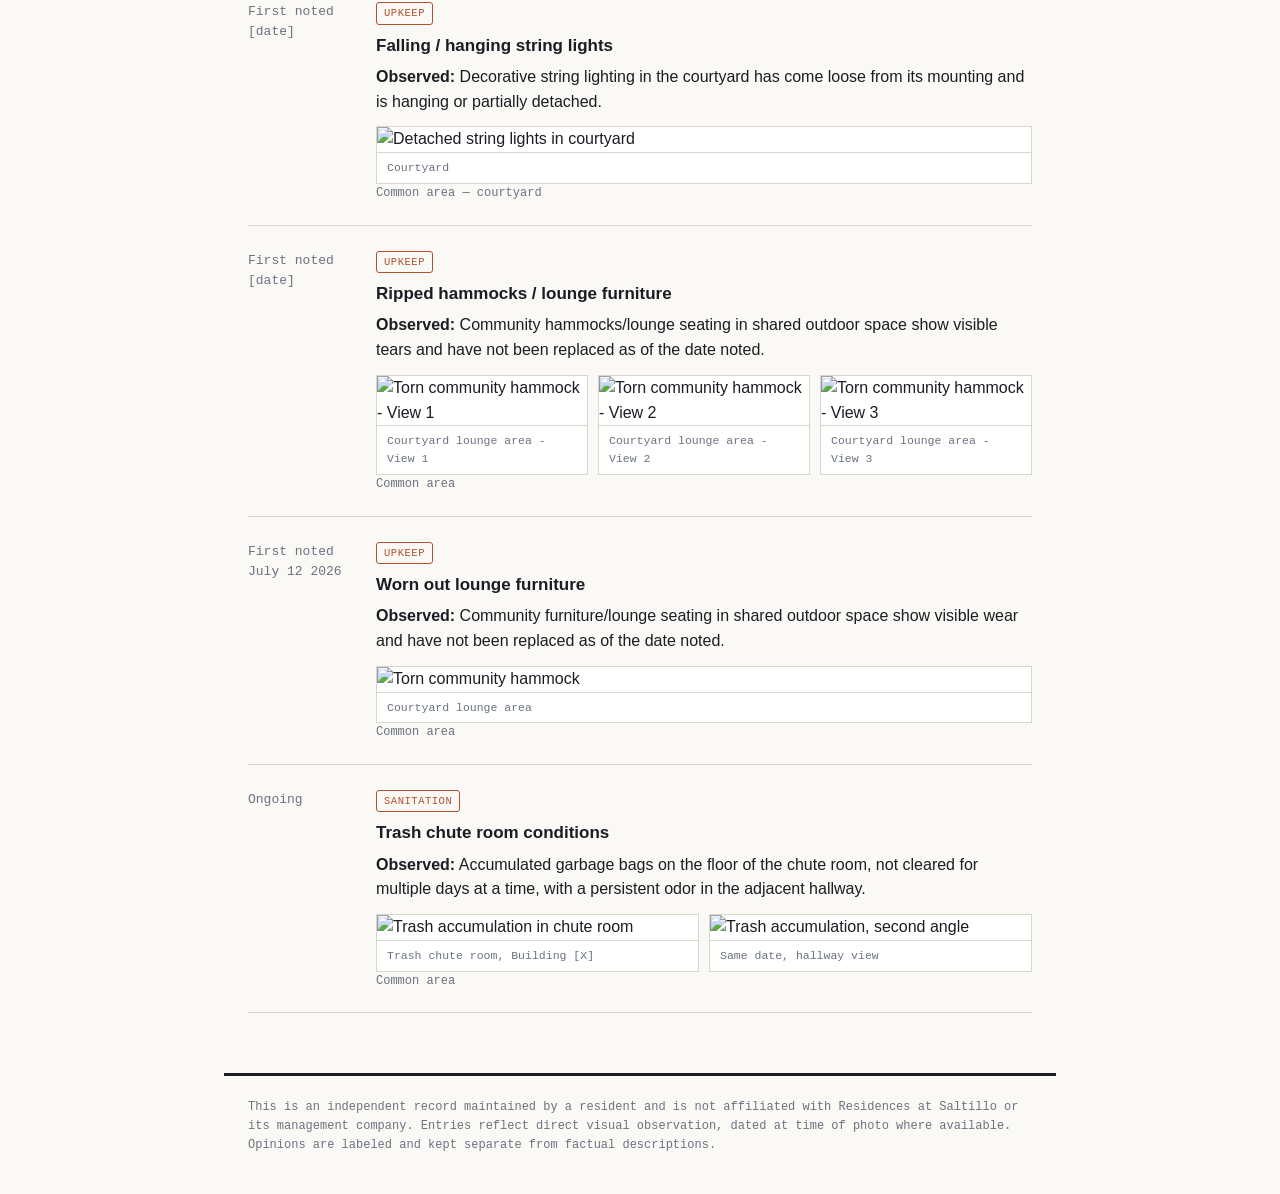
==== commit 8d556890: "Update community.html" ====
--- a/community.html
+++ b/community.html
@@ -41,7 +41,7 @@
       <!-- Single Photo Layout -->
       <div class="entry-photo">
         <img src="/my-apartment-record/evidence/poop.jpeg" alt="Poop near the sidewalk" loading="lazy">
-        <div class="photo-caption">Waste found a few yards away from resident entrance, Building [1]</div>
+        <div class="photo-caption">Waste found a few yards away from resident entrance, Building 1</div>
       </div>
 
       <div class="timeline-meta">
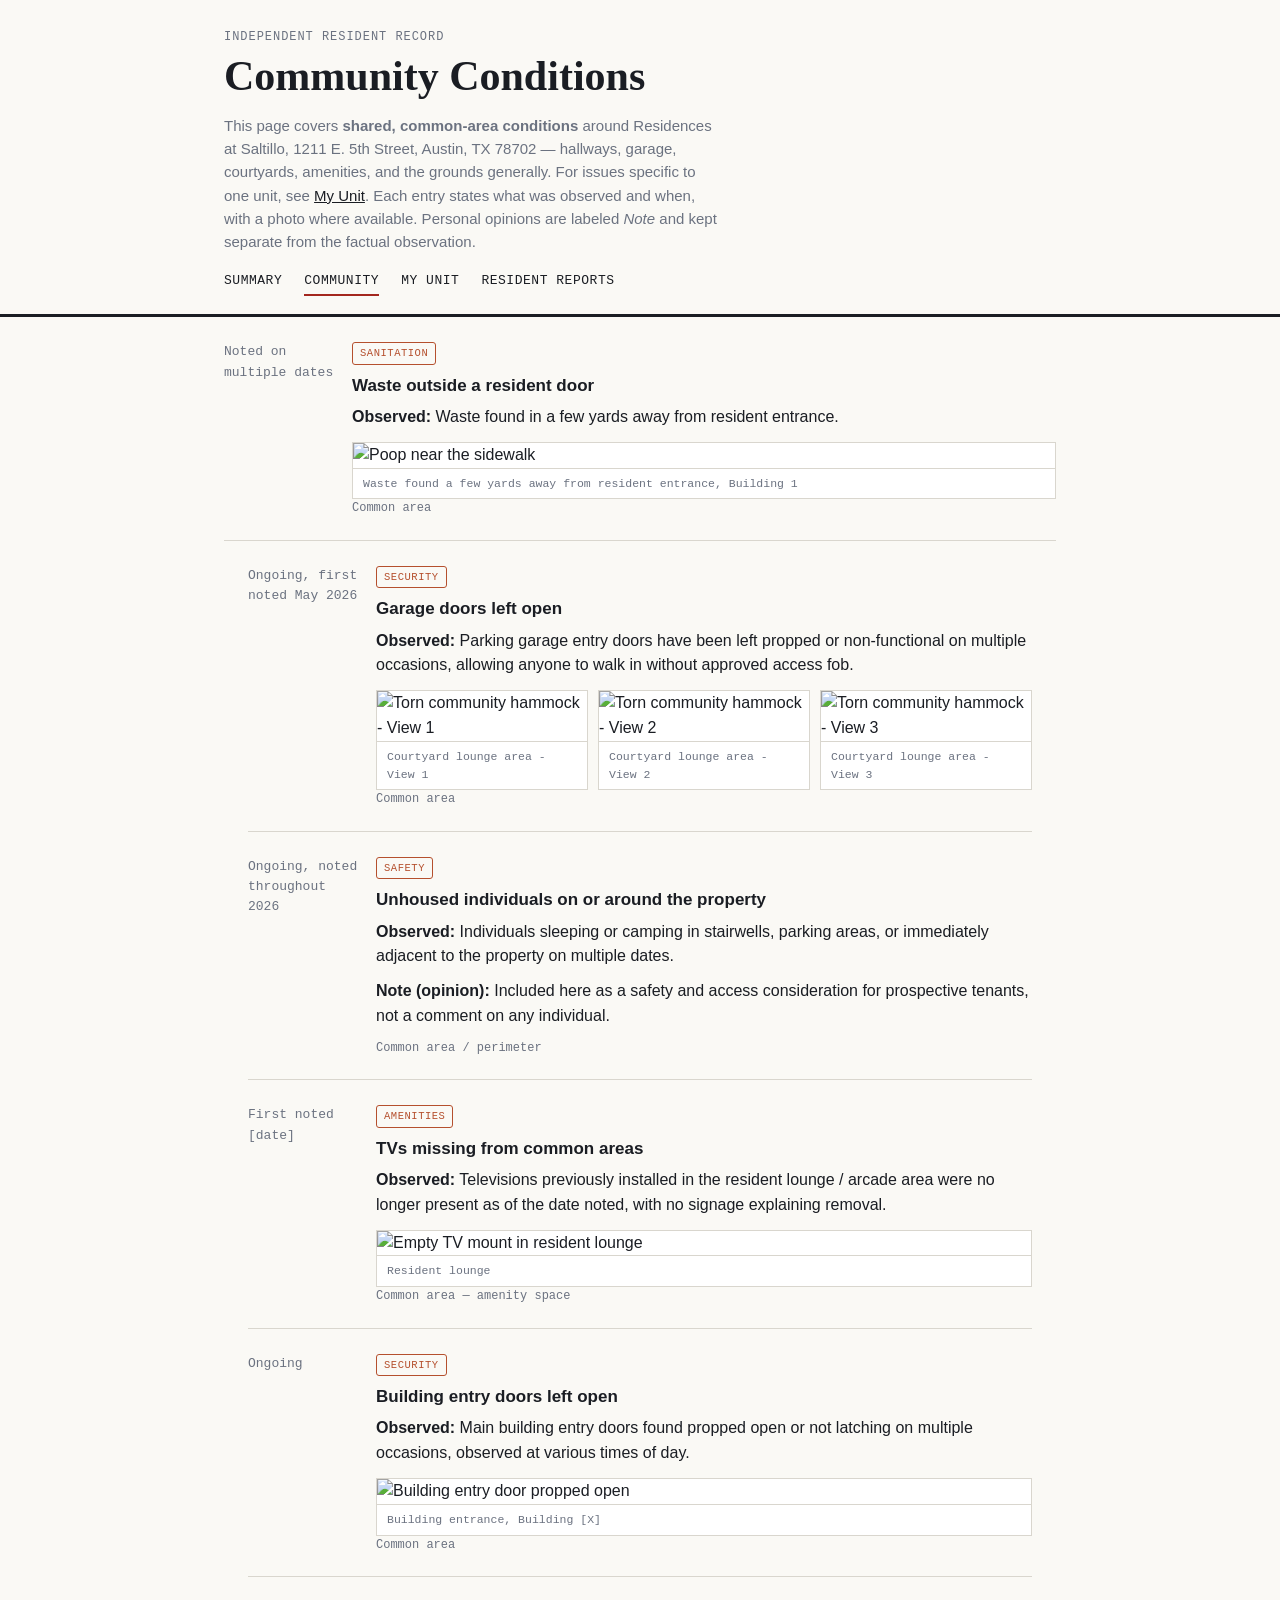
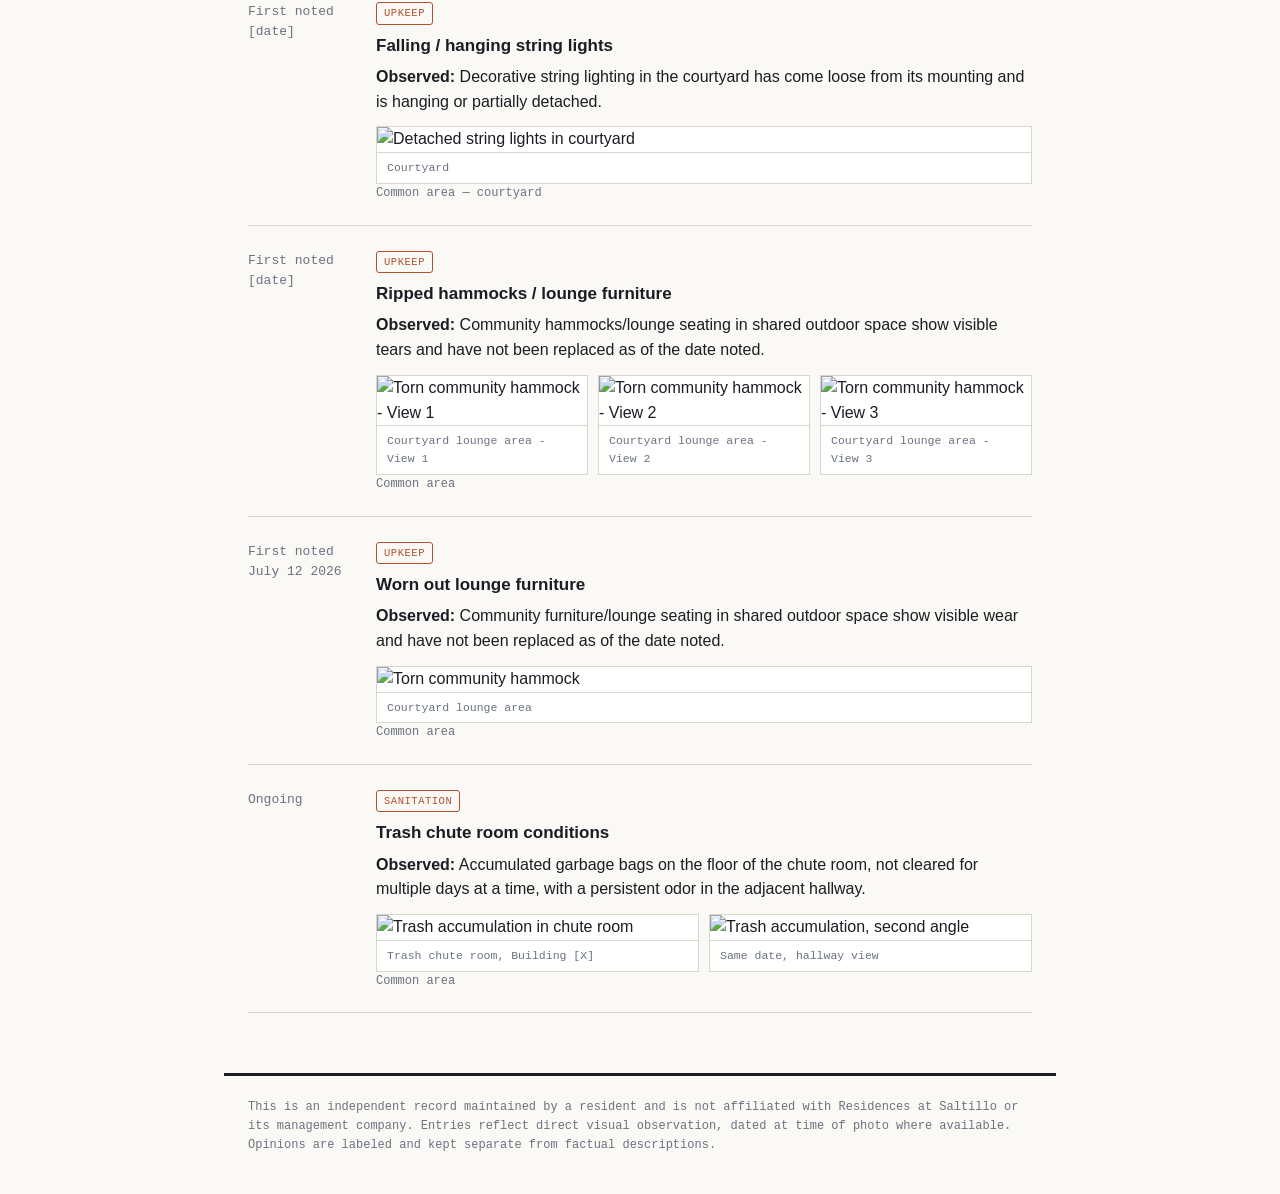
==== commit aa1c9c47: "Update community.html" ====
--- a/community.html
+++ b/community.html
@@ -35,7 +35,7 @@
     <div class="timeline-date">Noted on multiple dates</div>
     <div class="timeline-body">
       <span class="topic-tag">Sanitation</span>
-      <h3>Animal waste in common areas</h3>
+      <h3>Waste outside a resident door</h3>
       <p><strong>Observed:</strong> Waste found in a few yards away from resident entrance.</p>
       
       <!-- Single Photo Layout -->
